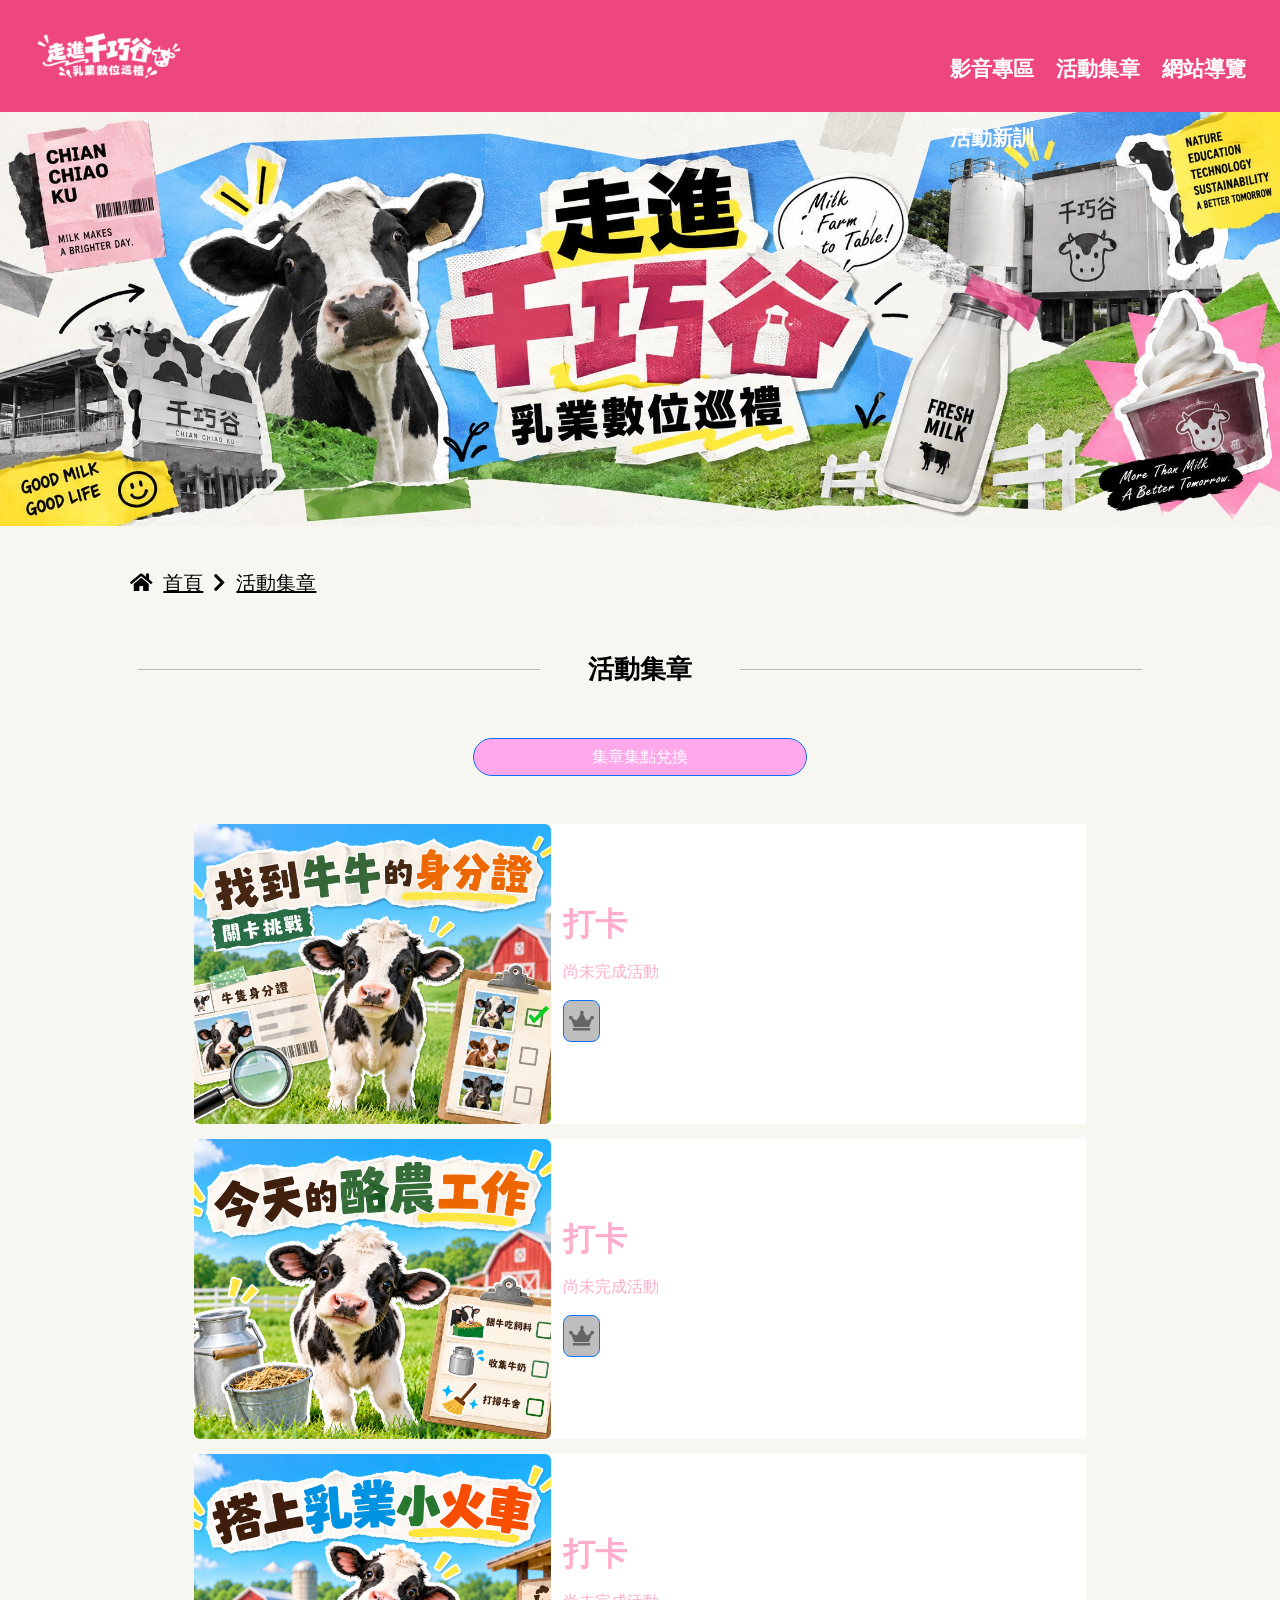
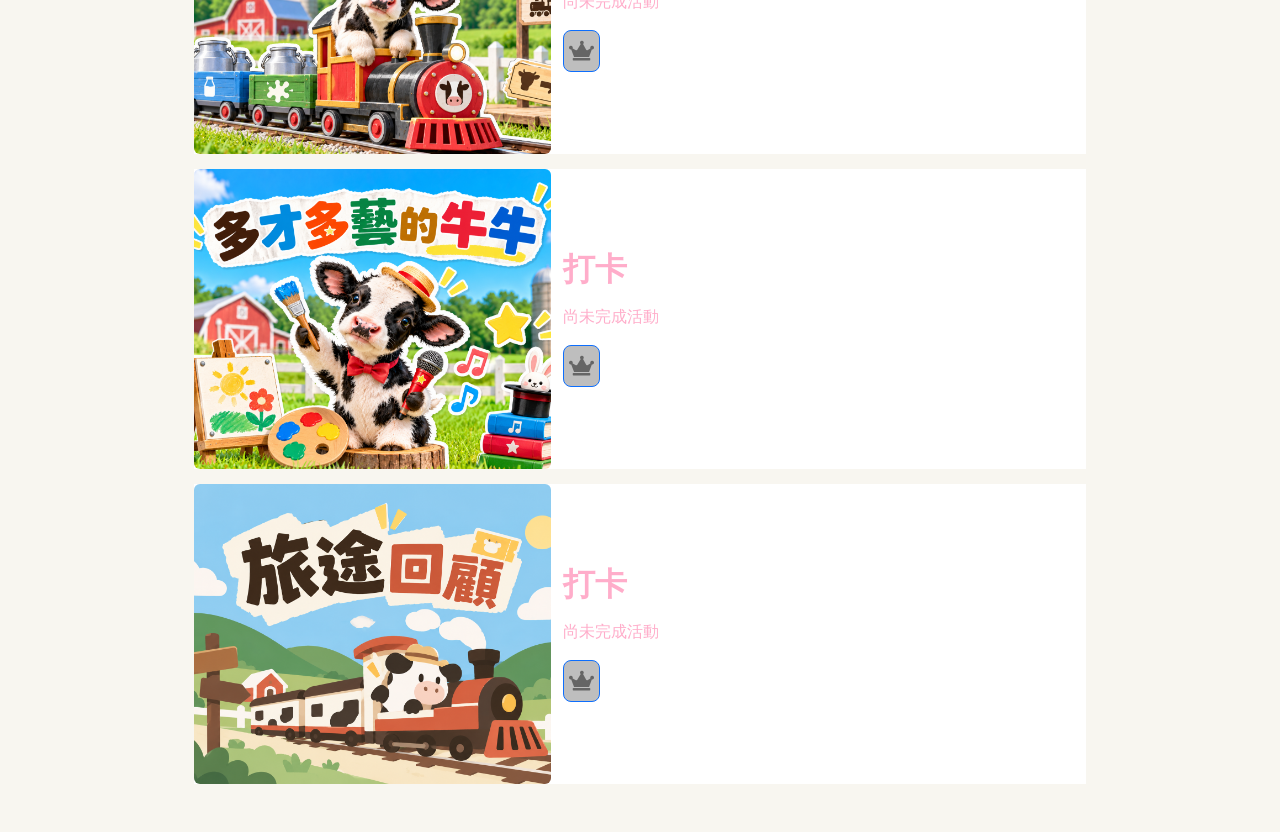
==== index.html @ fe0a1fcc "Add files via upload" ====
<!DOCTYPE html>
<html data-bs-theme="light" lang="en" style="background: #f8f6f0;">

<head>
    <meta charset="utf-8">
    <meta name="viewport" content="width=device-width, initial-scale=1.0, shrink-to-fit=no">
    <title>cow</title>
    <link rel="stylesheet" href="assets/bootstrap/css/bootstrap.min.css">
    <link rel="stylesheet" href="https://fonts.googleapis.com/css?family=Alatsi&amp;display=swap">
    <link rel="stylesheet" href="https://fonts.googleapis.com/css?family=Aoboshi+One&amp;display=swap">
    <link rel="stylesheet" href="assets/fonts/fontawesome-all.min.css">
    <link rel="stylesheet" href="assets/css/Hero-Clean-images.css">
    <link rel="stylesheet" href="assets/css/Navigation-Menu.css">
</head>

<body style="color: rgb(255,255,255);border-color: rgba(255,255,255,0);background: rgba(255,255,255,0);">
    <nav class="navbar navbar-expand-md navbar-light" style="height: 112px;color: rgb(238,70,127);background: #ee467f;padding: 0;">
        <div class="container-fluid">
            <div></div><img src="assets/img/BB528354-3C4B-4AE4-B248-786873.png" style="height: 48px;margin: 22px;">
            <div class="collapse navbar-collapse flex-grow-0" id="navcol-1" style="padding: 0;background: #ee467f;margin: 8px;transform: translate(0px);font-size: 39px;margin-left: auto;text-align: right;padding-left: 0px;">
                <ul class="navbar-nav d-xxl-flex justify-content-xxl-end main-nav">
                    <li class="nav-item"></li>
                    <li class="nav-item text-end d-xxl-flex justify-content-xxl-end" style="border-right-style: none;position: relative;display: block;font-family: 'Aoboshi One', serif;color: #ffffff;margin-left: auto;text-align: right;font-size: 24px;font-weight: bold;"></li>
                    <li class="nav-item text-end d-xxl-flex justify-content-xxl-end" style="border-right-style: none;position: relative;display: block;font-family: 'Aoboshi One', serif;color: #ffffff;margin: 3px;margin-left: auto;text-align: right;font-size: 21px;font-weight: bold;"><a class="nav-link text-end d-xxl-flex justify-content-xxl-end" href="https://martek720.com.tw/front/video.html?id=23" style="border-right-style: none;font-family: 'Aoboshi One', serif;color: #ffffff;margin: 3px;margin-left: auto;text-align: right;font-size: 21px;font-weight: bold;">影音專區</a><a class="nav-link text-end d-xxl-flex justify-content-xxl-end" href="https://martek720.com.tw/front/discount.html?id=23" style="border-right-style: none;font-family: 'Aoboshi One', serif;color: #ffffff;margin: 3px;margin-left: auto;text-align: right;font-size: 21px;font-weight: bold;">活動新訓</a></li>
                    <li class="nav-item text-end d-xxl-flex justify-content-xxl-end" style="border-right-style: none;position: relative;display: block;font-family: 'Aoboshi One', serif;color: #ffffff;margin: 3px;margin-left: auto;text-align: right;font-size: 21px;font-weight: bold;"><a class="nav-link text-end d-xxl-flex justify-content-xxl-end" href="https://martek720.com.tw/front/activity.html?id=23" style="border-right-style: none;font-family: 'Aoboshi One', serif;color: #ffffff;text-align: right;margin: 3px;margin-left: auto;font-size: 21px;font-weight: bold;">活動集章</a></li>
                    <li class="nav-item text-end d-xxl-flex justify-content-xxl-end" style="border-right-style: none;position: relative;display: block;font-family: 'Aoboshi One', serif;color: #ffffff;margin: 3px;margin-left: auto;text-align: right;font-size: 21px;font-weight: bold;"><a class="nav-link active text-end d-xxl-flex justify-content-xxl-end" href="https://martek720.com.tw/front/sitemap.html?id=23" style="font-family: 'Aoboshi One', serif;border-right-style: none;margin: 3px;margin-left: auto;text-align: right;color: #ffffff;font-size: 21px;font-weight: bold;">網站導覽</a></li>
                </ul>
            </div>
        </div>
    </nav>
    <div class="row">
        <div class="col"><img src="assets/img/all_Image.jpg" style="width: 100%;height: 100%;"></div>
    </div>
    <div class="row" style="height: 75px;background: rgba(255,255,255,0);border-color: rgba(255,255,255,0);">
        <div class="col" style="width: 70%;max-width: 70%;margin-left: 10%;margin-top: 41px;background: rgba(255,255,255,0);border-color: rgba(255,255,255,0);"><i class="fas fa-home" style="color: rgb(0,0,0);font-size: 20px;margin-right: 10px;"></i><span style="width: 30%;color: rgb(0,0,0);margin: 0;height: 30%;"><a href="https://martek720.com.tw/front/index.html?id=23" style="color: rgb(0,0,0);font-family: 'Aoboshi One', serif;font-size: 20px;">首頁<i class="fas fa-chevron-right" style="color: rgb(0,0,0);font-size: 20px;margin-right: 10px;margin-left: 10px;"></i></a></span><a href="index.html" style="color: rgb(0,0,0);font-family: 'Aoboshi One', serif;font-size: 20px;">活動集章</a></div>
        <div class="col"></div>
    </div>
    <div class="row" style="padding-right: 0;padding-left: 0;">
        <div class="col" style="text-align: center;padding: 0;">
            <div class="container">
                <div class="row" style="margin: 0px 5%;">
                    <div class="col-md-4" style="padding: 0;width: 40%;margin-top: auto;margin-bottom: auto;background: rgba(255,255,255,0);color: rgb(0,0,0);">
                        <hr style="width: 100%;color: rgb(0,0,0);font-weight: bold;">
                    </div>
                    <div class="col-md-4" style="width: 20%;font-weight: bold;height: -37.734px;">
                        <h1 style="color: rgb(0,0,0);width: 100%;font-weight: bold;font-size: 160%;text-align: center;margin-top: 30%;margin-bottom: 30%;">活動集章</h1>
                    </div>
                    <div class="col-md-4" style="padding: 0;width: 40%;margin-top: auto;margin-bottom: auto;background: rgba(255,255,255,0);color: rgb(0,0,0);font-weight: bold;">
                        <hr style="width: 100%;color: rgb(0,0,0);font-weight: bold;text-align: center;border-style: double;">
                    </div>
                </div>
                <div class="row">
                    <div class="col"><button class="btn btn-primary" type="button" style="width: 30%;border-radius: 143px;background: rgb(255,168,236);">集章集點兌換</button></div>
                </div>
            </div>
        </div>
    </div>
    <div class="container py-4 py-xl-5">
        <div class="row gy-4 gy-md-0" style="margin-right: 10%;margin-left: 10%;background: #ffffff;">
            <div class="col-md-6 col-xxl-4" style="height: auto;width: 40%;padding: 0;"><img class="rounded img-fluid w-100 fit-cover" style="min-height: 300px;width: 73%;height: auto;border-top-right-radius: 0;border-bottom-left-radius: 169;border-top-left-radius: 193px;" src="assets/img/01找到牛牛的身分證.png"></div>
            <div class="col-md-6 d-md-flex align-items-md-center">
                <div style="max-width: 350px;">
                    <h2 class="text-uppercase fw-bold" style="color: rgb(255,173,202);">打卡</h2>
                    <p class="my-3" style="color: rgb(255,173,202);">尚未完成活動</p><a class="btn btn-primary btn-lg me-2" role="button" href="#" style="width: auto;padding: 5px;background: rgb(190,190,190);"><i class="fas fa-crown" style="color: rgb(101,101,101);"></i></a>
                </div>
            </div>
        </div>
        <div class="row gy-4 gy-md-0" style="margin-right: 10%;margin-left: 10%;background: #ffffff;margin-top: 15px;">
            <div class="col-md-6 col-xxl-4" style="height: auto;width: 40%;padding: 0;"><img class="rounded img-fluid w-100 fit-cover" style="min-height: 300px;width: 73%;height: auto;border-top-right-radius: 0;border-bottom-left-radius: 169;border-top-left-radius: 193px;" src="assets/img/02今天的酪農工作.png"></div>
            <div class="col-md-6 d-md-flex align-items-md-center justify-content-xxl-start">
                <div style="max-width: 350px;">
                    <h2 class="text-uppercase fw-bold" style="color: rgb(255,173,202);">打卡</h2>
                    <p class="my-3" style="color: rgb(255,173,202);">尚未完成活動</p><a class="btn btn-primary btn-lg me-2" role="button" href="#" style="width: auto;padding: 5px;background: rgb(190,190,190);"><i class="fas fa-crown" style="color: rgb(101,101,101);"></i></a>
                </div>
            </div>
        </div>
        <div class="row gy-4 gy-md-0" style="margin-right: 10%;margin-left: 10%;background: #ffffff;margin-top: 15px;">
            <div class="col-md-6 col-xxl-4" style="height: auto;width: 40%;padding: 0;"><img class="rounded img-fluid w-100 fit-cover" style="min-height: 300px;width: 73%;height: auto;border-top-right-radius: 0;border-bottom-left-radius: 169;border-top-left-radius: 193px;" src="assets/img/03搭上乳業小火車.png"></div>
            <div class="col-md-6 d-md-flex align-items-md-center justify-content-xxl-start">
                <div style="max-width: 350px;">
                    <h2 class="text-uppercase fw-bold" style="color: rgb(255,173,202);">打卡</h2>
                    <p class="my-3" style="color: rgb(255,173,202);">尚未完成活動</p><a class="btn btn-primary btn-lg me-2" role="button" href="#" style="width: auto;padding: 5px;background: rgb(190,190,190);"><i class="fas fa-crown" style="color: rgb(101,101,101);"></i></a>
                </div>
            </div>
        </div>
        <div class="row gy-4 gy-md-0" style="margin-right: 10%;margin-left: 10%;background: #ffffff;margin-top: 15px;">
            <div class="col-md-6 col-xxl-4" style="height: auto;width: 40%;padding: 0;"><img class="rounded img-fluid w-100 fit-cover" style="min-height: 300px;width: 73%;height: auto;border-top-right-radius: 0;border-bottom-left-radius: 169;border-top-left-radius: 193px;" src="assets/img/04多才多藝牛牛的農場舞台.png"></div>
            <div class="col-md-6 d-md-flex align-items-md-center justify-content-xxl-start">
                <div style="max-width: 350px;">
                    <h2 class="text-uppercase fw-bold" style="color: rgb(255,173,202);">打卡</h2>
                    <p class="my-3" style="color: rgb(255,173,202);">尚未完成活動</p><a class="btn btn-primary btn-lg me-2" role="button" href="#" style="width: auto;padding: 5px;background: rgb(190,190,190);"><i class="fas fa-crown" style="color: rgb(101,101,101);"></i></a>
                </div>
            </div>
        </div>
        <div class="row gy-4 gy-md-0" style="margin-right: 10%;margin-left: 10%;background: #ffffff;margin-top: 15px;">
            <div class="col-md-6 col-xxl-4" style="height: auto;width: 40%;padding: 0;"><img class="rounded img-fluid w-100 fit-cover" style="min-height: 300px;width: 73%;height: auto;border-top-right-radius: 0;border-bottom-left-radius: 169;border-top-left-radius: 193px;" src="assets/img/05旅途回顧：牛仔火車鄉間行.png"></div>
            <div class="col-md-6 d-md-flex align-items-md-center justify-content-xxl-start">
                <div style="max-width: 350px;">
                    <h2 class="text-uppercase fw-bold" style="color: rgb(255,173,202);">打卡</h2>
                    <p class="my-3" style="color: rgb(255,173,202);">尚未完成活動</p><a class="btn btn-primary btn-lg me-2" role="button" href="#" style="width: auto;padding: 5px;background: rgb(190,190,190);"><i class="fas fa-crown" style="color: rgb(101,101,101);"></i></a>
                </div>
            </div>
        </div>
    </div>
    <script src="assets/bootstrap/js/bootstrap.min.js"></script>
</body>

</html>
---- assets/css/Hero-Clean-images.css ----
.fit-cover {
  object-fit: cover;
}
---- assets/css/Navigation-Menu.css ----
.nav.navbar-nav.main-nav {
  display: block;
  margin: 0 auto;
  width: 100%;
  max-width: 1000px;
}

.nav.navbar-nav.main-nav {
  list-style: disc outside;
  list-style-type: disc;
  list-style-position: outside;
  list-style-image: initial;
  width: 100%;
  padding: 0;
  margin: 0;
  text-align: center;
}

.navbar-nav > li {
  list-style-type: none;
  float: right;
  padding: 0;
  line-height: 50px;
  height: 50px;
  margin: 0;
}

.navbar.navbar-default {
  background: black;
}

.navbar-default .navbar-nav > li > a {
  color: white;
}

.navbar-default .navbar-nav > li > a:hover {
  background: #f64c3b;
  color: #fff;
  text-decoration: none;
}

.navbar-default .navbar-nav > li > a:focus, .navbar-default .navbar-nav > li > a:hover {
  color: #f4e7e7;
  background: #f64c3b;
  text-decoration: none;
  font-size: 13px;
  font-weight: 400;
  display: inline-block;
  margin: 0;
  text-align: center;
  transition: all .3s;
}

a:active {
  background: red;
}
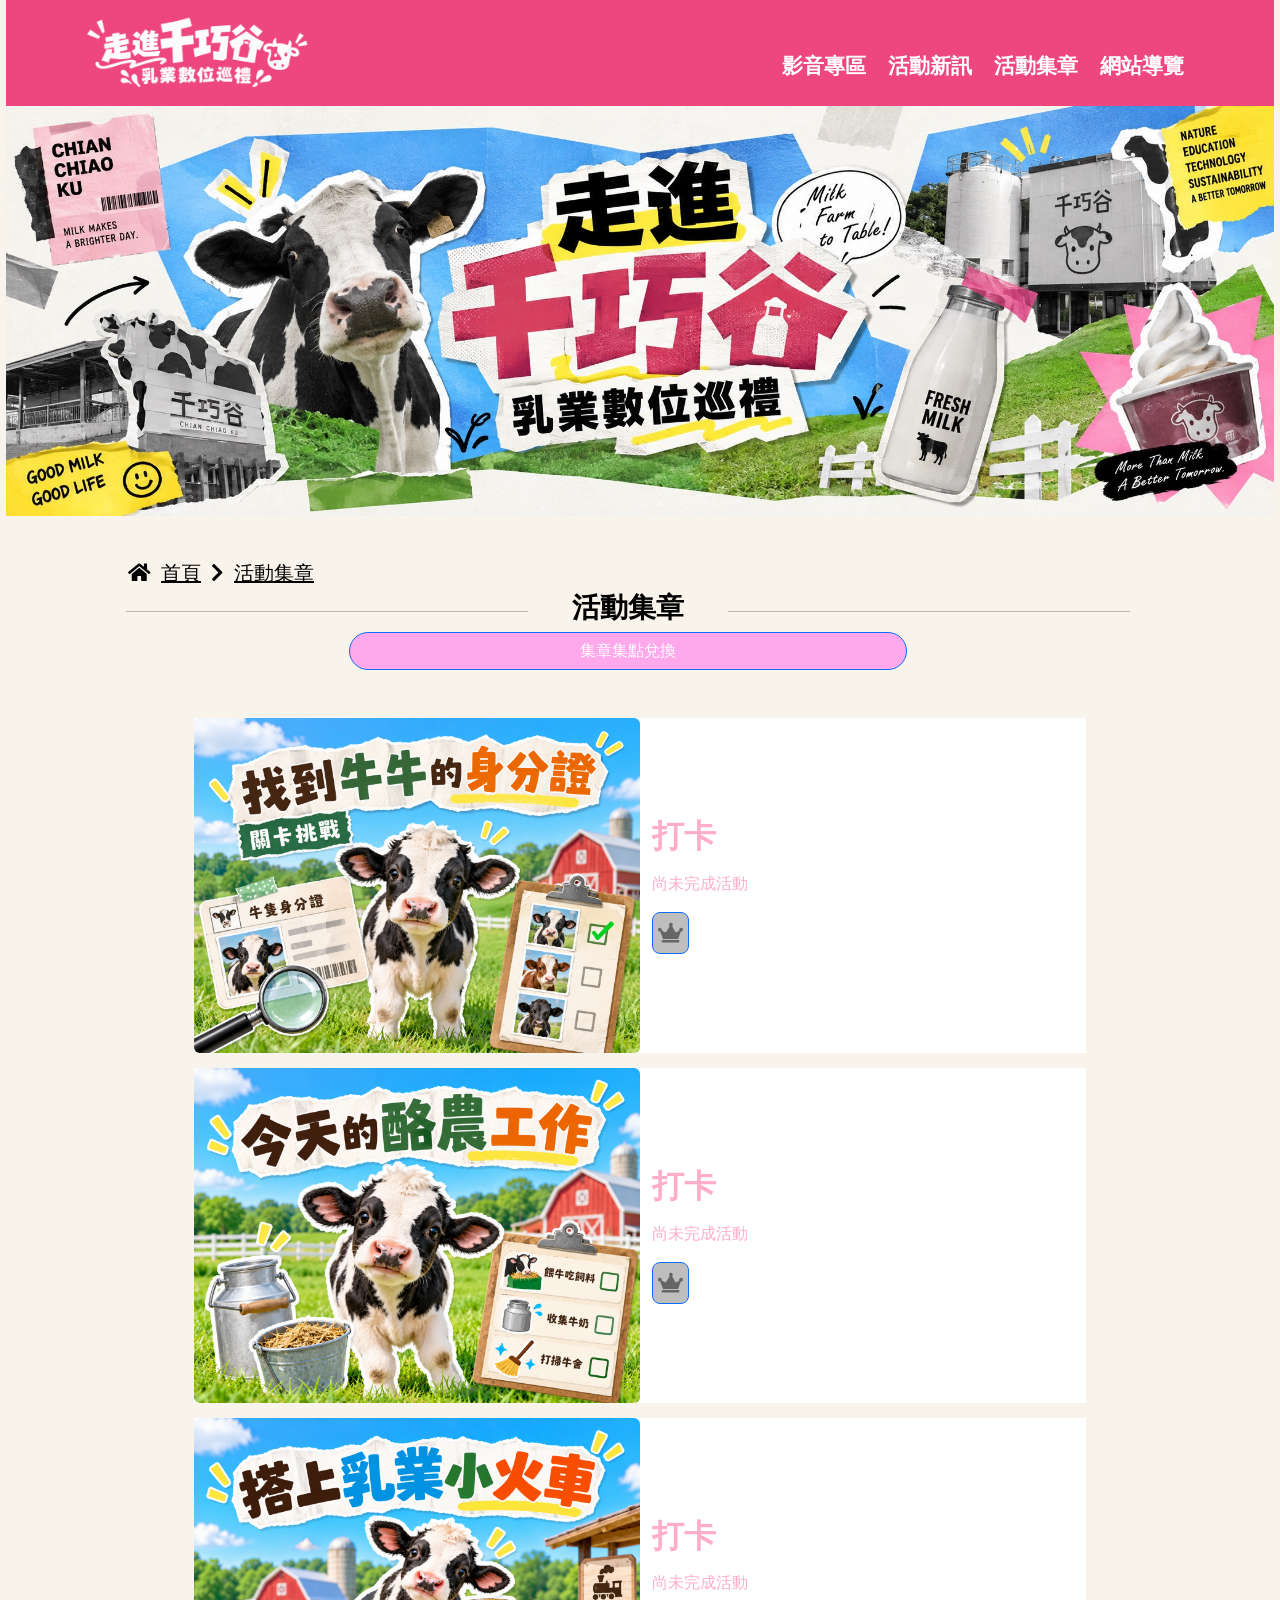
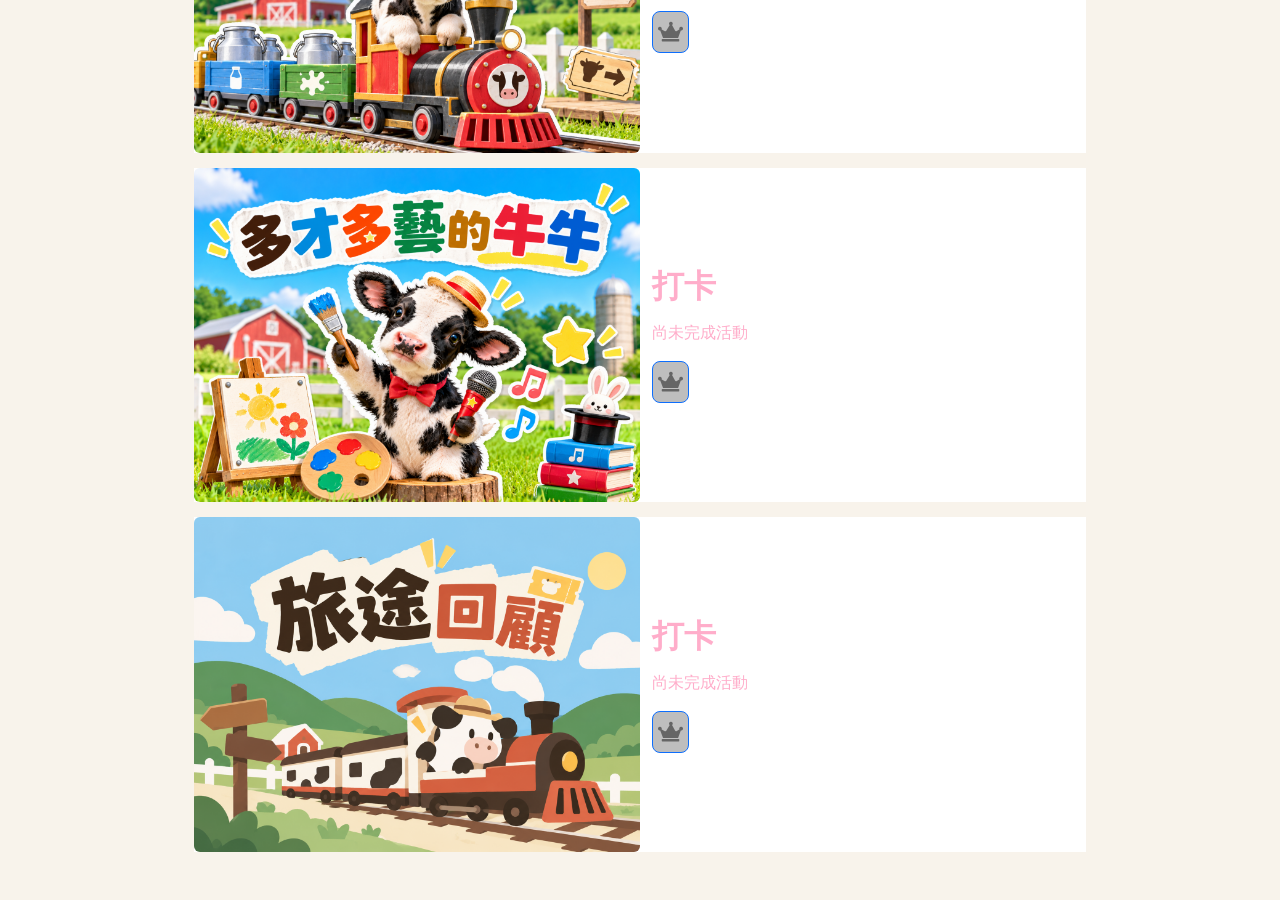
==== commit c620ddb9: "Add files via upload" ====
--- a/index.html
+++ b/index.html
@@ -1,5 +1,5 @@
 <!DOCTYPE html>
-<html data-bs-theme="light" lang="en" style="background: #f8f6f0;">
+<html data-bs-theme="light" lang="zh" data-bss-forced-theme="light" style="background: #f8f6f0;">
 
 <head>
     <meta charset="utf-8">
@@ -8,101 +8,103 @@
     <link rel="stylesheet" href="assets/bootstrap/css/bootstrap.min.css">
     <link rel="stylesheet" href="https://fonts.googleapis.com/css?family=Alatsi&amp;display=swap">
     <link rel="stylesheet" href="https://fonts.googleapis.com/css?family=Aoboshi+One&amp;display=swap">
+    <link rel="stylesheet" href="assets/css/Font%20Awesome%205%20Brands.css">
+    <link rel="stylesheet" href="assets/css/Font%20Awesome%205%20Free.css">
     <link rel="stylesheet" href="assets/fonts/fontawesome-all.min.css">
-    <link rel="stylesheet" href="assets/css/Hero-Clean-images.css">
-    <link rel="stylesheet" href="assets/css/Navigation-Menu.css">
+    <link rel="stylesheet" href="assets/css/bootstrap/css/bootstrap.min.css">
+    <link rel="stylesheet" href="assets/css/fonts/fontawesome-all.min.css">
+    <link rel="stylesheet" href="assets/css/css/Hero-Clean-images.css">
+    <link rel="stylesheet" href="assets/css/css/Navigation-Menu.css">
+    <link rel="stylesheet" href="assets/css/Navbar-Right-Links-icons.css">
+    <link rel="stylesheet" href="assets/css/Team-images.css">
 </head>
 
-<body style="color: rgb(255,255,255);border-color: rgba(255,255,255,0);background: rgba(255,255,255,0);">
-    <nav class="navbar navbar-expand-md navbar-light" style="height: 112px;color: rgb(238,70,127);background: #ee467f;padding: 0;">
-        <div class="container-fluid">
-            <div></div><img src="assets/img/BB528354-3C4B-4AE4-B248-786873.png" style="height: 48px;margin: 22px;">
-            <div class="collapse navbar-collapse flex-grow-0" id="navcol-1" style="padding: 0;background: #ee467f;margin: 8px;transform: translate(0px);font-size: 39px;margin-left: auto;text-align: right;padding-left: 0px;">
-                <ul class="navbar-nav d-xxl-flex justify-content-xxl-end main-nav">
-                    <li class="nav-item"></li>
-                    <li class="nav-item text-end d-xxl-flex justify-content-xxl-end" style="border-right-style: none;position: relative;display: block;font-family: 'Aoboshi One', serif;color: #ffffff;margin-left: auto;text-align: right;font-size: 24px;font-weight: bold;"></li>
-                    <li class="nav-item text-end d-xxl-flex justify-content-xxl-end" style="border-right-style: none;position: relative;display: block;font-family: 'Aoboshi One', serif;color: #ffffff;margin: 3px;margin-left: auto;text-align: right;font-size: 21px;font-weight: bold;"><a class="nav-link text-end d-xxl-flex justify-content-xxl-end" href="https://martek720.com.tw/front/video.html?id=23" style="border-right-style: none;font-family: 'Aoboshi One', serif;color: #ffffff;margin: 3px;margin-left: auto;text-align: right;font-size: 21px;font-weight: bold;">影音專區</a><a class="nav-link text-end d-xxl-flex justify-content-xxl-end" href="https://martek720.com.tw/front/discount.html?id=23" style="border-right-style: none;font-family: 'Aoboshi One', serif;color: #ffffff;margin: 3px;margin-left: auto;text-align: right;font-size: 21px;font-weight: bold;">活動新訓</a></li>
-                    <li class="nav-item text-end d-xxl-flex justify-content-xxl-end" style="border-right-style: none;position: relative;display: block;font-family: 'Aoboshi One', serif;color: #ffffff;margin: 3px;margin-left: auto;text-align: right;font-size: 21px;font-weight: bold;"><a class="nav-link text-end d-xxl-flex justify-content-xxl-end" href="https://martek720.com.tw/front/activity.html?id=23" style="border-right-style: none;font-family: 'Aoboshi One', serif;color: #ffffff;text-align: right;margin: 3px;margin-left: auto;font-size: 21px;font-weight: bold;">活動集章</a></li>
-                    <li class="nav-item text-end d-xxl-flex justify-content-xxl-end" style="border-right-style: none;position: relative;display: block;font-family: 'Aoboshi One', serif;color: #ffffff;margin: 3px;margin-left: auto;text-align: right;font-size: 21px;font-weight: bold;"><a class="nav-link active text-end d-xxl-flex justify-content-xxl-end" href="https://martek720.com.tw/front/sitemap.html?id=23" style="font-family: 'Aoboshi One', serif;border-right-style: none;margin: 3px;margin-left: auto;text-align: right;color: #ffffff;font-size: 21px;font-weight: bold;">網站導覽</a></li>
+<body style="color: rgb(255,255,255);background: rgb(248,243,235);">
+    <nav class="navbar navbar-expand-md py-3" style="background: rgb(238,70,127);width: 99vw;padding: 0;height: auto;border-color: rgb(244,47,47);margin-left: auto;margin-right: auto;">
+        <div class="container"><a class="navbar-brand" href="https://martek720.com.tw/front/discount.html?id=23" style="padding: 0px;margin: 0px;"><img src="assets/img/BB528354-3C4B-4AE4-B248-786873.png" style="margin: auto;width: 100%;height: auto;" width="290" height="94"></a>
+            <div class="collapse navbar-collapse" id="navcol-3">
+                <ul class="navbar-nav ms-auto">
+                    <li class="nav-item text-end d-xxl-flex justify-content-xxl-end" style="border-right-style:none;position:relative;display:block;font-family:'Aoboshi One', serif;color:#ffffff;margin:3px;margin-left:auto;text-align:right;font-size:21px;font-weight:bold;"><a class="nav-link text-end d-xxl-flex justify-content-xxl-end" href="https://martek720.com.tw/front/video.html?id=23" style="border-right-style:none;font-family:'Aoboshi One', serif;color:#ffffff;margin:3px;margin-left:auto;text-align:right;font-size:21px;font-weight:bold;">影音專區</a></li>
+                    <li class="nav-item text-end d-xxl-flex justify-content-xxl-end" style="border-right-style:none;position:relative;display:block;font-family:'Aoboshi One', serif;color:#ffffff;margin:3px;margin-left:auto;text-align:right;font-size:21px;font-weight:bold;"><a class="nav-link text-end d-xxl-flex justify-content-xxl-end" href="https://martek720.com.tw/front/discount.html?id=23" style="border-right-style:none;font-family:'Aoboshi One', serif;color:#ffffff;margin:3px;margin-left:auto;text-align:right;font-size:21px;font-weight:bold;">活動新訊</a></li>
+                    <li class="nav-item text-end d-xxl-flex justify-content-xxl-end" style="border-right-style:none;position:relative;display:block;font-family:'Aoboshi One', serif;color:#ffffff;margin:3px;margin-left:auto;text-align:right;font-size:21px;font-weight:bold;"><a class="nav-link text-end d-xxl-flex justify-content-xxl-end" href="index.html" style="border-right-style:none;font-family:'Aoboshi One', serif;color:#ffffff;text-align:right;margin:3px;margin-left:auto;font-size:21px;font-weight:bold;">活動集章</a></li>
+                    <li class="nav-item text-end d-xxl-flex justify-content-xxl-end" style="border-right-style: none;position: relative;display: block;font-family: 'Aoboshi One', serif;color: #ffffff;margin: 3px;margin-left: auto;text-align: right;font-size: 21px;font-weight: bold;"><a class="nav-link active text-end d-xxl-flex justify-content-xxl-end" href="https://martek720.com.tw/front/sitemap.html?id=23" style="font-family:'Aoboshi One', serif;border-right-style:none;margin:3px;margin-left:auto;text-align:right;color:#ffffff;font-size:21px;font-weight:bold;">網站導覽</a></li>
                 </ul>
             </div>
         </div>
     </nav>
-    <div class="row">
-        <div class="col"><img src="assets/img/all_Image.jpg" style="width: 100%;height: 100%;"></div>
+    <div class="col" style="width: 99vw;padding: 0px;margin: 0px;margin-left: auto;margin-right: auto;"><img src="assets/img/all_Image.jpg" width="1493" height="483" style="width: 100%;height: auto;"></div>
+    <div class="row" style="height: 75px;background: rgba(255,255,255,0);border-color: rgba(255,255,255,0);width: 100vw;">
+        <div class="col" style="width:70%;max-width:70%;margin-left:10%;margin-top:41px;background:rgba(255,255,255,0);border-color:rgba(255,255,255,0);"><i class="fas fa-home" style="color:rgb(0,0,0);font-size:20px;margin-right:10px;"></i><span style="width:30%;color:rgb(0,0,0);margin:0;height:30%;"><a href="https://martek720.com.tw/front/index.html?id=23" style="color:rgb(0,0,0);font-family:'Aoboshi One', serif;font-size:20px;">首頁<i class="fas fa-chevron-right" style="color:rgb(0,0,0);font-size:20px;margin-right:10px;margin-left:10px;"></i></a></span><a href="index.html" style="color:rgb(0,0,0);font-family:'Aoboshi One', serif;font-size:20px;">活動集章</a></div>
     </div>
-    <div class="row" style="height: 75px;background: rgba(255,255,255,0);border-color: rgba(255,255,255,0);">
-        <div class="col" style="width: 70%;max-width: 70%;margin-left: 10%;margin-top: 41px;background: rgba(255,255,255,0);border-color: rgba(255,255,255,0);"><i class="fas fa-home" style="color: rgb(0,0,0);font-size: 20px;margin-right: 10px;"></i><span style="width: 30%;color: rgb(0,0,0);margin: 0;height: 30%;"><a href="https://martek720.com.tw/front/index.html?id=23" style="color: rgb(0,0,0);font-family: 'Aoboshi One', serif;font-size: 20px;">首頁<i class="fas fa-chevron-right" style="color: rgb(0,0,0);font-size: 20px;margin-right: 10px;margin-left: 10px;"></i></a></span><a href="index.html" style="color: rgb(0,0,0);font-family: 'Aoboshi One', serif;font-size: 20px;">活動集章</a></div>
-        <div class="col"></div>
-    </div>
-    <div class="row" style="padding-right: 0;padding-left: 0;">
-        <div class="col" style="text-align: center;padding: 0;">
+    <div class="row" style="padding-right: 0;padding-left: 0;width: 100vw;">
+        <div class="col" style="text-align: center;padding: 0;width: 100vw;">
             <div class="container">
-                <div class="row" style="margin: 0px 5%;">
-                    <div class="col-md-4" style="padding: 0;width: 40%;margin-top: auto;margin-bottom: auto;background: rgba(255,255,255,0);color: rgb(0,0,0);">
-                        <hr style="width: 100%;color: rgb(0,0,0);font-weight: bold;">
+                <div class="row" style="margin:0px 5%;">
+                    <div class="col col-md-3" style="background: rgba(255,255,255,0);color: rgb(0,0,0);padding: 0;width: 40%;margin: auto;">
+                        <hr style="width:100%;color:rgb(0,0,0);font-weight:bold;">
                     </div>
-                    <div class="col-md-4" style="width: 20%;font-weight: bold;height: -37.734px;">
-                        <h1 style="color: rgb(0,0,0);width: 100%;font-weight: bold;font-size: 160%;text-align: center;margin-top: 30%;margin-bottom: 30%;">活動集章</h1>
+                    <div class="col col-md-3" style="width: 20%;font-weight: bold;height: auto;margin: auto;">
+                        <h3 style="color: rgb(0,0,0);font-weight: bold;text-align: center;">活動集章</h3>
                     </div>
-                    <div class="col-md-4" style="padding: 0;width: 40%;margin-top: auto;margin-bottom: auto;background: rgba(255,255,255,0);color: rgb(0,0,0);font-weight: bold;">
-                        <hr style="width: 100%;color: rgb(0,0,0);font-weight: bold;text-align: center;border-style: double;">
+                    <div class="col col-md-3" style="background: rgba(255,255,255,0);color: rgb(0,0,0);font-weight: bold;padding: 0;width: 40%;margin: auto;">
+                        <hr style="width:100%;color:rgb(0,0,0);font-weight:bold;text-align:center;border-style:double;">
                     </div>
                 </div>
                 <div class="row">
-                    <div class="col"><button class="btn btn-primary" type="button" style="width: 30%;border-radius: 143px;background: rgb(255,168,236);">集章集點兌換</button></div>
+                    <div class="col"><a class="btn btn-primary" role="button" style="width: 50%;border-radius: 143px;background: rgb(255,168,236);" href="CollectSeals.html">集章集點兌換</a></div>
                 </div>
             </div>
         </div>
     </div>
-    <div class="container py-4 py-xl-5">
-        <div class="row gy-4 gy-md-0" style="margin-right: 10%;margin-left: 10%;background: #ffffff;">
-            <div class="col-md-6 col-xxl-4" style="height: auto;width: 40%;padding: 0;"><img class="rounded img-fluid w-100 fit-cover" style="min-height: 300px;width: 73%;height: auto;border-top-right-radius: 0;border-bottom-left-radius: 169;border-top-left-radius: 193px;" src="assets/img/01找到牛牛的身分證.png"></div>
+    <div class="container py-4 py-xl-5" style="width: 100vw;">
+        <div class="row gy-4 gy-md-0" style="margin-right: 10%;margin-left: 10%;background: #ffffff;color: rgb(255,255,255);border-radius: 0px;">
+            <div class="col-md-6 col-xxl-4" style="padding: 0;height: auto;"><img class="rounded img-fluid w-100 fit-cover" style="border-top-right-radius: 0;border-bottom-left-radius: 169;border-top-left-radius: 193px;" src="assets/img/01找到牛牛的身分證.png"></div>
             <div class="col-md-6 d-md-flex align-items-md-center">
-                <div style="max-width: 350px;">
-                    <h2 class="text-uppercase fw-bold" style="color: rgb(255,173,202);">打卡</h2>
-                    <p class="my-3" style="color: rgb(255,173,202);">尚未完成活動</p><a class="btn btn-primary btn-lg me-2" role="button" href="#" style="width: auto;padding: 5px;background: rgb(190,190,190);"><i class="fas fa-crown" style="color: rgb(101,101,101);"></i></a>
+                <div style="max-width:350px;">
+                    <h2 class="text-uppercase fw-bold" style="color:rgb(255,173,202);">打卡</h2>
+                    <p class="my-3" style="color:rgb(255,173,202);">尚未完成活動</p><a class="btn btn-primary btn-lg me-2" role="button" href="#" style="width:auto;padding:5px;background:rgb(190,190,190);"><i class="fas fa-crown" style="color:rgb(101,101,101);"></i></a>
                 </div>
             </div>
         </div>
-        <div class="row gy-4 gy-md-0" style="margin-right: 10%;margin-left: 10%;background: #ffffff;margin-top: 15px;">
-            <div class="col-md-6 col-xxl-4" style="height: auto;width: 40%;padding: 0;"><img class="rounded img-fluid w-100 fit-cover" style="min-height: 300px;width: 73%;height: auto;border-top-right-radius: 0;border-bottom-left-radius: 169;border-top-left-radius: 193px;" src="assets/img/02今天的酪農工作.png"></div>
+        <div class="row gy-4 gy-md-0" style="margin-right:10%;margin-left:10%;background:#ffffff;margin-top:15px;">
+            <div class="col-md-6 col-xxl-4" style="height: auto;padding: 0;"><img class="rounded img-fluid w-100 fit-cover" style="border-top-right-radius: 0;border-bottom-left-radius: 169;border-top-left-radius: 193px;" src="assets/img/02今天的酪農工作.png"></div>
             <div class="col-md-6 d-md-flex align-items-md-center justify-content-xxl-start">
-                <div style="max-width: 350px;">
-                    <h2 class="text-uppercase fw-bold" style="color: rgb(255,173,202);">打卡</h2>
-                    <p class="my-3" style="color: rgb(255,173,202);">尚未完成活動</p><a class="btn btn-primary btn-lg me-2" role="button" href="#" style="width: auto;padding: 5px;background: rgb(190,190,190);"><i class="fas fa-crown" style="color: rgb(101,101,101);"></i></a>
+                <div style="max-width:350px;">
+                    <h2 class="text-uppercase fw-bold" style="color:rgb(255,173,202);">打卡</h2>
+                    <p class="my-3" style="color:rgb(255,173,202);">尚未完成活動</p><a class="btn btn-primary btn-lg me-2" role="button" href="#" style="width:auto;padding:5px;background:rgb(190,190,190);"><i class="fas fa-crown" style="color:rgb(101,101,101);"></i></a>
                 </div>
             </div>
         </div>
-        <div class="row gy-4 gy-md-0" style="margin-right: 10%;margin-left: 10%;background: #ffffff;margin-top: 15px;">
-            <div class="col-md-6 col-xxl-4" style="height: auto;width: 40%;padding: 0;"><img class="rounded img-fluid w-100 fit-cover" style="min-height: 300px;width: 73%;height: auto;border-top-right-radius: 0;border-bottom-left-radius: 169;border-top-left-radius: 193px;" src="assets/img/03搭上乳業小火車.png"></div>
+        <div class="row gy-4 gy-md-0" style="margin-right:10%;margin-left:10%;background:#ffffff;margin-top:15px;">
+            <div class="col-md-6 col-xxl-4" style="height: auto;padding: 0;"><img class="rounded img-fluid w-100 fit-cover" style="border-top-right-radius: 0;border-bottom-left-radius: 169;border-top-left-radius: 193px;" src="assets/img/03搭上乳業小火車.png"></div>
             <div class="col-md-6 d-md-flex align-items-md-center justify-content-xxl-start">
-                <div style="max-width: 350px;">
-                    <h2 class="text-uppercase fw-bold" style="color: rgb(255,173,202);">打卡</h2>
-                    <p class="my-3" style="color: rgb(255,173,202);">尚未完成活動</p><a class="btn btn-primary btn-lg me-2" role="button" href="#" style="width: auto;padding: 5px;background: rgb(190,190,190);"><i class="fas fa-crown" style="color: rgb(101,101,101);"></i></a>
+                <div style="max-width:350px;">
+                    <h2 class="text-uppercase fw-bold" style="color:rgb(255,173,202);">打卡</h2>
+                    <p class="my-3" style="color:rgb(255,173,202);">尚未完成活動</p><a class="btn btn-primary btn-lg me-2" role="button" href="#" style="width:auto;padding:5px;background:rgb(190,190,190);"><i class="fas fa-crown" style="color:rgb(101,101,101);"></i></a>
                 </div>
             </div>
         </div>
-        <div class="row gy-4 gy-md-0" style="margin-right: 10%;margin-left: 10%;background: #ffffff;margin-top: 15px;">
-            <div class="col-md-6 col-xxl-4" style="height: auto;width: 40%;padding: 0;"><img class="rounded img-fluid w-100 fit-cover" style="min-height: 300px;width: 73%;height: auto;border-top-right-radius: 0;border-bottom-left-radius: 169;border-top-left-radius: 193px;" src="assets/img/04多才多藝牛牛的農場舞台.png"></div>
+        <div class="row gy-4 gy-md-0" style="margin-right:10%;margin-left:10%;background:#ffffff;margin-top:15px;">
+            <div class="col-md-6 col-xxl-4" style="padding: 0;"><img class="rounded img-fluid w-100 fit-cover" style="border-top-right-radius: 0;border-bottom-left-radius: 169;border-top-left-radius: 193px;" src="assets/img/04多才多藝牛牛的農場舞台.png"></div>
             <div class="col-md-6 d-md-flex align-items-md-center justify-content-xxl-start">
-                <div style="max-width: 350px;">
-                    <h2 class="text-uppercase fw-bold" style="color: rgb(255,173,202);">打卡</h2>
-                    <p class="my-3" style="color: rgb(255,173,202);">尚未完成活動</p><a class="btn btn-primary btn-lg me-2" role="button" href="#" style="width: auto;padding: 5px;background: rgb(190,190,190);"><i class="fas fa-crown" style="color: rgb(101,101,101);"></i></a>
+                <div style="max-width:350px;">
+                    <h2 class="text-uppercase fw-bold" style="color:rgb(255,173,202);">打卡</h2>
+                    <p class="my-3" style="color:rgb(255,173,202);">尚未完成活動</p><a class="btn btn-primary btn-lg me-2" role="button" href="#" style="width:auto;padding:5px;background:rgb(190,190,190);"><i class="fas fa-crown" style="color:rgb(101,101,101);"></i></a>
                 </div>
             </div>
         </div>
-        <div class="row gy-4 gy-md-0" style="margin-right: 10%;margin-left: 10%;background: #ffffff;margin-top: 15px;">
-            <div class="col-md-6 col-xxl-4" style="height: auto;width: 40%;padding: 0;"><img class="rounded img-fluid w-100 fit-cover" style="min-height: 300px;width: 73%;height: auto;border-top-right-radius: 0;border-bottom-left-radius: 169;border-top-left-radius: 193px;" src="assets/img/05旅途回顧：牛仔火車鄉間行.png"></div>
+        <div class="row gy-4 gy-md-0" style="margin-right:10%;margin-left:10%;background:#ffffff;margin-top:15px;">
+            <div class="col-md-6 col-xxl-4" style="padding: 0;"><img class="rounded img-fluid w-100 fit-cover" style="border-top-right-radius: 0;border-bottom-left-radius: 169;border-top-left-radius: 193px;" src="assets/img/05旅途回顧：牛仔火車鄉間行.png"></div>
             <div class="col-md-6 d-md-flex align-items-md-center justify-content-xxl-start">
-                <div style="max-width: 350px;">
-                    <h2 class="text-uppercase fw-bold" style="color: rgb(255,173,202);">打卡</h2>
-                    <p class="my-3" style="color: rgb(255,173,202);">尚未完成活動</p><a class="btn btn-primary btn-lg me-2" role="button" href="#" style="width: auto;padding: 5px;background: rgb(190,190,190);"><i class="fas fa-crown" style="color: rgb(101,101,101);"></i></a>
+                <div style="max-width:350px;">
+                    <h2 class="text-uppercase fw-bold" style="color:rgb(255,173,202);">打卡</h2>
+                    <p class="my-3" style="color:rgb(255,173,202);">尚未完成活動</p><a class="btn btn-primary btn-lg me-2" role="button" href="#" style="width:auto;padding:5px;background:rgb(190,190,190);"><i class="fas fa-crown" style="color:rgb(101,101,101);"></i></a>
                 </div>
             </div>
         </div>
     </div>
     <script src="assets/bootstrap/js/bootstrap.min.js"></script>
+    <script src="assets/js/bootstrap.min.js"></script>
 </body>
 
 </html>
--- a/assets/css/css/Hero-Clean-images.css
+++ b/assets/css/css/Hero-Clean-images.css
@@ -0,0 +1,4 @@
+.fit-cover {
+  object-fit: cover;
+}
+
--- a/assets/css/css/Navigation-Menu.css
+++ b/assets/css/css/Navigation-Menu.css
@@ -0,0 +1,57 @@
+.nav.navbar-nav.main-nav {
+  display: block;
+  margin: 0 auto;
+  width: 100%;
+  max-width: 1000px;
+}
+
+.nav.navbar-nav.main-nav {
+  list-style: disc outside;
+  list-style-type: disc;
+  list-style-position: outside;
+  list-style-image: initial;
+  width: 100%;
+  padding: 0;
+  margin: 0;
+  text-align: center;
+}
+
+.navbar-nav > li {
+  list-style-type: none;
+  float: right;
+  padding: 0;
+  line-height: 50px;
+  height: 50px;
+  margin: 0;
+}
+
+.navbar.navbar-default {
+  background: black;
+}
+
+.navbar-default .navbar-nav > li > a {
+  color: white;
+}
+
+.navbar-default .navbar-nav > li > a:hover {
+  background: #f64c3b;
+  color: #fff;
+  text-decoration: none;
+}
+
+.navbar-default .navbar-nav > li > a:focus, .navbar-default .navbar-nav > li > a:hover {
+  color: #f4e7e7;
+  background: #f64c3b;
+  text-decoration: none;
+  font-size: 13px;
+  font-weight: 400;
+  display: inline-block;
+  margin: 0;
+  text-align: center;
+  transition: all .3s;
+}
+
+a:active {
+  background: red;
+}
+
--- a/assets/css/Navbar-Right-Links-icons.css
+++ b/assets/css/Navbar-Right-Links-icons.css
@@ -0,0 +1,57 @@
+.bs-icon {
+  --bs-icon-size: .75rem;
+  display: flex;
+  flex-shrink: 0;
+  justify-content: center;
+  align-items: center;
+  font-size: var(--bs-icon-size);
+  width: calc(var(--bs-icon-size) * 2);
+  height: calc(var(--bs-icon-size) * 2);
+  color: var(--bs-primary);
+}
+
+.bs-icon-xs {
+  --bs-icon-size: 1rem;
+  width: calc(var(--bs-icon-size) * 1.5);
+  height: calc(var(--bs-icon-size) * 1.5);
+}
+
+.bs-icon-sm {
+  --bs-icon-size: 1rem;
+}
+
+.bs-icon-md {
+  --bs-icon-size: 1.5rem;
+}
+
+.bs-icon-lg {
+  --bs-icon-size: 2rem;
+}
+
+.bs-icon-xl {
+  --bs-icon-size: 2.5rem;
+}
+
+.bs-icon.bs-icon-primary {
+  color: var(--bs-white);
+  background: var(--bs-primary);
+}
+
+.bs-icon.bs-icon-primary-light {
+  color: var(--bs-primary);
+  background: rgba(var(--bs-primary-rgb), .2);
+}
+
+.bs-icon.bs-icon-semi-white {
+  color: var(--bs-primary);
+  background: rgba(255, 255, 255, .5);
+}
+
+.bs-icon.bs-icon-rounded {
+  border-radius: .5rem;
+}
+
+.bs-icon.bs-icon-circle {
+  border-radius: 50%;
+}
+
--- a/assets/css/Team-images.css
+++ b/assets/css/Team-images.css
@@ -0,0 +1,4 @@
+.fit-cover {
+  object-fit: cover;
+}
+
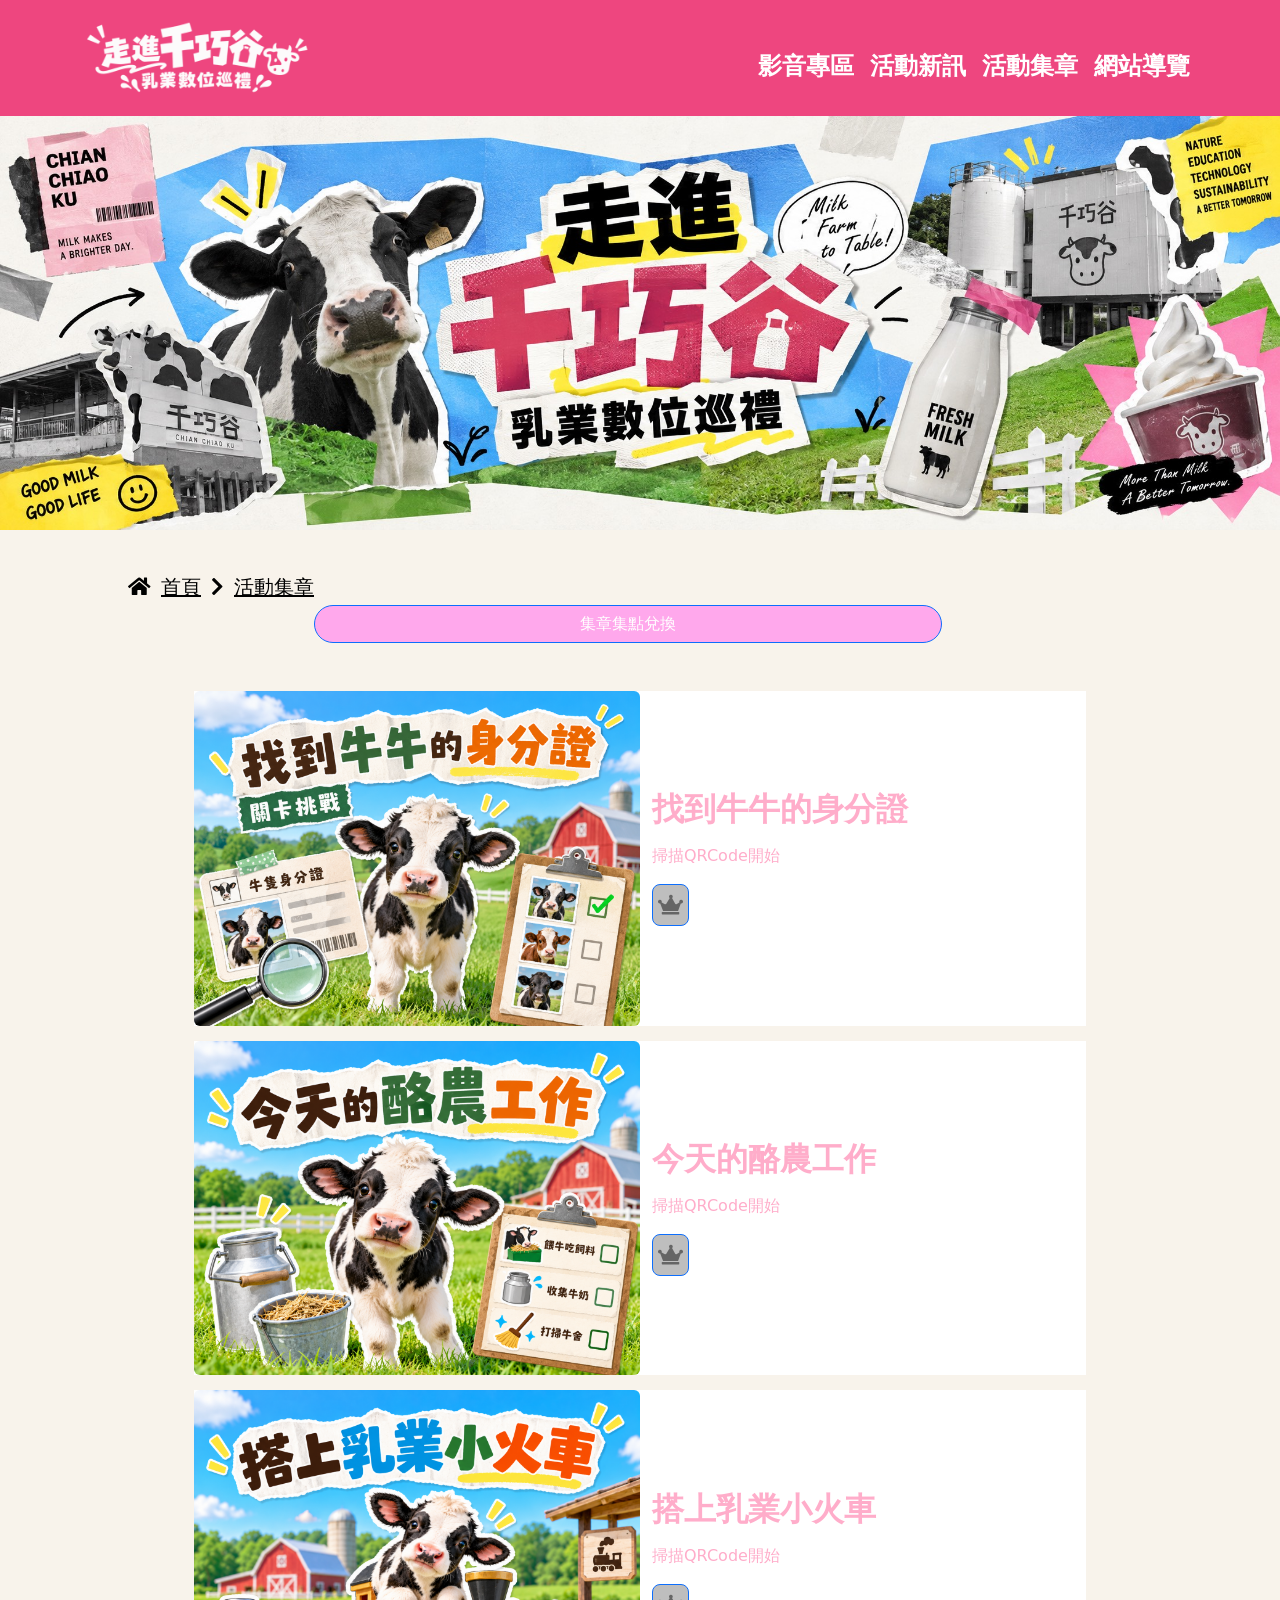
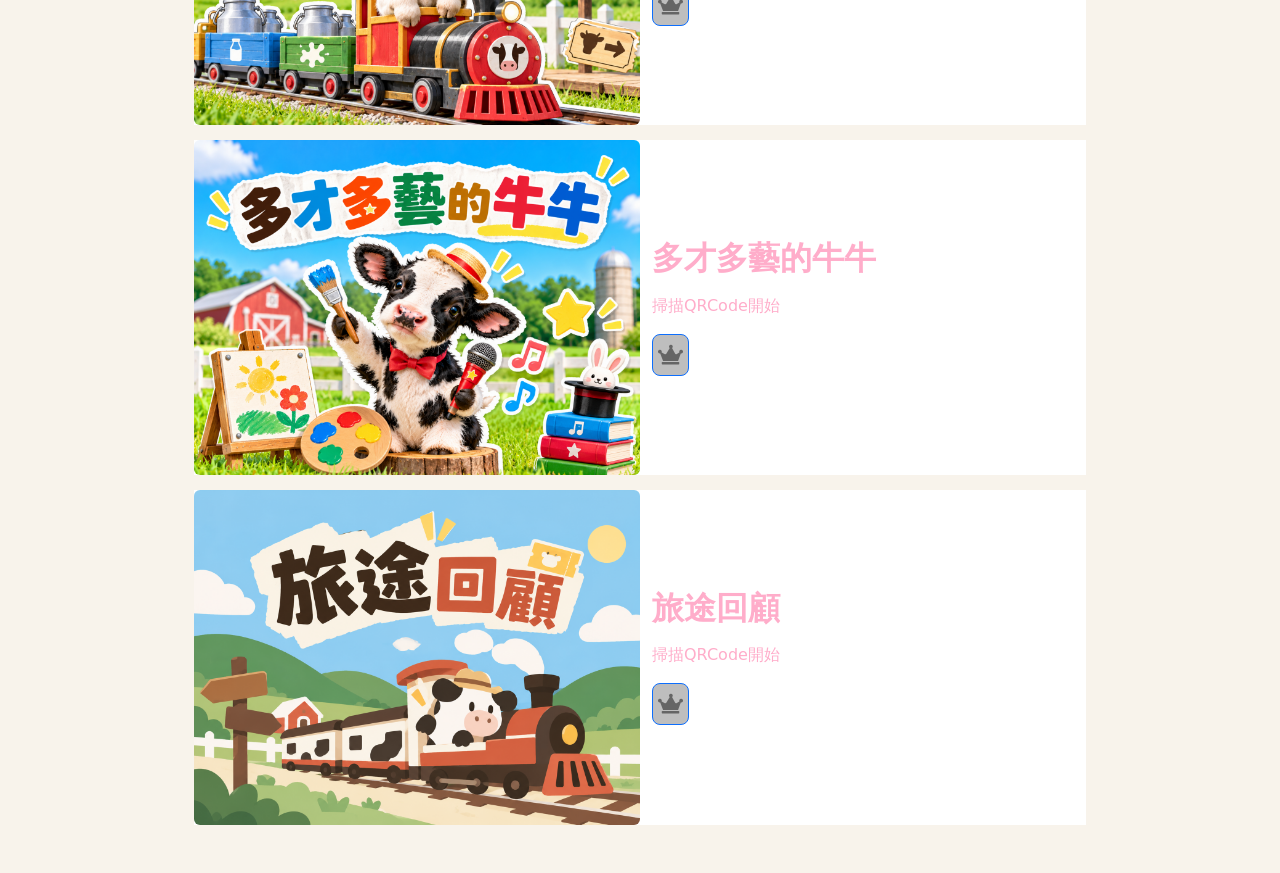
==== commit eb37bdfa: "Add files via upload" ====
--- a/index.html
+++ b/index.html
@@ -4,7 +4,14 @@
 <head>
     <meta charset="utf-8">
     <meta name="viewport" content="width=device-width, initial-scale=1.0, shrink-to-fit=no">
-    <title>cow</title>
+    <title>走進千巧谷活動集章</title>
+    <link rel="icon" type="image/png" sizes="2205x2205" href="assets/img/BB53C16165.png">
+    <link rel="icon" type="image/png" sizes="2205x2205" href="assets/img/BB53C16165.png" media="(prefers-color-scheme: dark)">
+    <link rel="icon" type="image/png" sizes="2205x2205" href="assets/img/BB53C16165.png">
+    <link rel="icon" type="image/png" sizes="2205x2205" href="assets/img/BB53C16165.png" media="(prefers-color-scheme: dark)">
+    <link rel="icon" type="image/png" sizes="2205x2205" href="assets/img/BB53C16165.png">
+    <link rel="icon" type="image/png" sizes="2205x2205" href="assets/img/BB53C16165.png">
+    <link rel="icon" type="image/png" sizes="2205x2205" href="assets/img/BB53C16165.png">
     <link rel="stylesheet" href="assets/bootstrap/css/bootstrap.min.css">
     <link rel="stylesheet" href="https://fonts.googleapis.com/css?family=Alatsi&amp;display=swap">
     <link rel="stylesheet" href="https://fonts.googleapis.com/css?family=Aoboshi+One&amp;display=swap">
@@ -20,49 +27,32 @@
 </head>
 
 <body style="color: rgb(255,255,255);background: rgb(248,243,235);">
-    <nav class="navbar navbar-expand-md py-3" style="background: rgb(238,70,127);width: 99vw;padding: 0;height: auto;border-color: rgb(244,47,47);margin-left: auto;margin-right: auto;">
-        <div class="container"><a class="navbar-brand" href="https://martek720.com.tw/front/discount.html?id=23" style="padding: 0px;margin: 0px;"><img src="assets/img/BB528354-3C4B-4AE4-B248-786873.png" style="margin: auto;width: 100%;height: auto;" width="290" height="94"></a>
-            <div class="collapse navbar-collapse" id="navcol-3">
+    <nav class="navbar navbar-expand-md py-3" style="background: rgb(238,70,127);">
+        <div class="container"><a class="navbar-brand d-flex align-items-center" href="#"><img src="assets/img/BB528354-3C4B-4AE4-B248-786873.png" style="margin: auto;width: 100%;height: auto;" width="290" height="94"></a><button data-bs-toggle="collapse" class="navbar-toggler" data-bs-target="#navcol-2"><span class="visually-hidden">Toggle navigation</span><span class="navbar-toggler-icon"></span></button>
+            <div class="collapse navbar-collapse" id="navcol-2">
                 <ul class="navbar-nav ms-auto">
-                    <li class="nav-item text-end d-xxl-flex justify-content-xxl-end" style="border-right-style:none;position:relative;display:block;font-family:'Aoboshi One', serif;color:#ffffff;margin:3px;margin-left:auto;text-align:right;font-size:21px;font-weight:bold;"><a class="nav-link text-end d-xxl-flex justify-content-xxl-end" href="https://martek720.com.tw/front/video.html?id=23" style="border-right-style:none;font-family:'Aoboshi One', serif;color:#ffffff;margin:3px;margin-left:auto;text-align:right;font-size:21px;font-weight:bold;">影音專區</a></li>
-                    <li class="nav-item text-end d-xxl-flex justify-content-xxl-end" style="border-right-style:none;position:relative;display:block;font-family:'Aoboshi One', serif;color:#ffffff;margin:3px;margin-left:auto;text-align:right;font-size:21px;font-weight:bold;"><a class="nav-link text-end d-xxl-flex justify-content-xxl-end" href="https://martek720.com.tw/front/discount.html?id=23" style="border-right-style:none;font-family:'Aoboshi One', serif;color:#ffffff;margin:3px;margin-left:auto;text-align:right;font-size:21px;font-weight:bold;">活動新訊</a></li>
-                    <li class="nav-item text-end d-xxl-flex justify-content-xxl-end" style="border-right-style:none;position:relative;display:block;font-family:'Aoboshi One', serif;color:#ffffff;margin:3px;margin-left:auto;text-align:right;font-size:21px;font-weight:bold;"><a class="nav-link text-end d-xxl-flex justify-content-xxl-end" href="index.html" style="border-right-style:none;font-family:'Aoboshi One', serif;color:#ffffff;text-align:right;margin:3px;margin-left:auto;font-size:21px;font-weight:bold;">活動集章</a></li>
-                    <li class="nav-item text-end d-xxl-flex justify-content-xxl-end" style="border-right-style: none;position: relative;display: block;font-family: 'Aoboshi One', serif;color: #ffffff;margin: 3px;margin-left: auto;text-align: right;font-size: 21px;font-weight: bold;"><a class="nav-link active text-end d-xxl-flex justify-content-xxl-end" href="https://martek720.com.tw/front/sitemap.html?id=23" style="font-family:'Aoboshi One', serif;border-right-style:none;margin:3px;margin-left:auto;text-align:right;color:#ffffff;font-size:21px;font-weight:bold;">網站導覽</a></li>
+                    <li class="nav-item" style="width: 30%;"><a class="nav-link active fs-4" href="https://martek720.com.tw/front/video.html?id=23" style="color: #ffffff;font-weight: bold;">影音專區</a></li>
+                    <li class="nav-item" style="color: #ffffff;font-weight: bold;width: 30%;"><a class="nav-link fs-4" href="https://martek720.com.tw/front/discount.html?id=23" style="color: #ffffff;font-weight: bold;">活動新訊</a></li>
+                    <li class="nav-item" style="color: #ffffff;font-weight: bold;width: 30%;"><a class="nav-link fs-4" href="index.html" style="color: #ffffff;font-weight: bold;">活動集章</a></li>
+                    <li class="nav-item" style="color: #ffffff;font-weight: bold;width: 30%;"><a class="nav-link fs-4" href="https://martek720.com.tw/front/sitemap.html?id=23" style="color: #ffffff;font-weight: bold;">網站導覽</a></li>
                 </ul>
             </div>
         </div>
     </nav>
-    <div class="col" style="width: 99vw;padding: 0px;margin: 0px;margin-left: auto;margin-right: auto;"><img src="assets/img/all_Image.jpg" width="1493" height="483" style="width: 100%;height: auto;"></div>
+    <div class="col" style="width: 100%;padding: 0px;margin: 0px;margin-left: auto;margin-right: auto;"><img src="assets/img/all_Image.jpg" width="1493" height="483" style="width: 100%;height: auto;"></div>
     <div class="row" style="height: 75px;background: rgba(255,255,255,0);border-color: rgba(255,255,255,0);width: 100vw;">
         <div class="col" style="width:70%;max-width:70%;margin-left:10%;margin-top:41px;background:rgba(255,255,255,0);border-color:rgba(255,255,255,0);"><i class="fas fa-home" style="color:rgb(0,0,0);font-size:20px;margin-right:10px;"></i><span style="width:30%;color:rgb(0,0,0);margin:0;height:30%;"><a href="https://martek720.com.tw/front/index.html?id=23" style="color:rgb(0,0,0);font-family:'Aoboshi One', serif;font-size:20px;">首頁<i class="fas fa-chevron-right" style="color:rgb(0,0,0);font-size:20px;margin-right:10px;margin-left:10px;"></i></a></span><a href="index.html" style="color:rgb(0,0,0);font-family:'Aoboshi One', serif;font-size:20px;">活動集章</a></div>
     </div>
-    <div class="row" style="padding-right: 0;padding-left: 0;width: 100vw;">
-        <div class="col" style="text-align: center;padding: 0;width: 100vw;">
-            <div class="container">
-                <div class="row" style="margin:0px 5%;">
-                    <div class="col col-md-3" style="background: rgba(255,255,255,0);color: rgb(0,0,0);padding: 0;width: 40%;margin: auto;">
-                        <hr style="width:100%;color:rgb(0,0,0);font-weight:bold;">
-                    </div>
-                    <div class="col col-md-3" style="width: 20%;font-weight: bold;height: auto;margin: auto;">
-                        <h3 style="color: rgb(0,0,0);font-weight: bold;text-align: center;">活動集章</h3>
-                    </div>
-                    <div class="col col-md-3" style="background: rgba(255,255,255,0);color: rgb(0,0,0);font-weight: bold;padding: 0;width: 40%;margin: auto;">
-                        <hr style="width:100%;color:rgb(0,0,0);font-weight:bold;text-align:center;border-style:double;">
-                    </div>
-                </div>
-                <div class="row">
-                    <div class="col"><a class="btn btn-primary" role="button" style="width: 50%;border-radius: 143px;background: rgb(255,168,236);" href="CollectSeals.html">集章集點兌換</a></div>
-                </div>
-            </div>
-        </div>
+    <div class="row" style="width: 100vw;">
+        <div class="col" style="text-align: center;"><a class="btn btn-primary" role="button" style="width: 50%;border-radius: 143px;background: rgb(255,168,236);" href="CollectSeals.html">集章集點兌換</a></div>
     </div>
     <div class="container py-4 py-xl-5" style="width: 100vw;">
         <div class="row gy-4 gy-md-0" style="margin-right: 10%;margin-left: 10%;background: #ffffff;color: rgb(255,255,255);border-radius: 0px;">
             <div class="col-md-6 col-xxl-4" style="padding: 0;height: auto;"><img class="rounded img-fluid w-100 fit-cover" style="border-top-right-radius: 0;border-bottom-left-radius: 169;border-top-left-radius: 193px;" src="assets/img/01找到牛牛的身分證.png"></div>
             <div class="col-md-6 d-md-flex align-items-md-center">
                 <div style="max-width:350px;">
-                    <h2 class="text-uppercase fw-bold" style="color:rgb(255,173,202);">打卡</h2>
-                    <p class="my-3" style="color:rgb(255,173,202);">尚未完成活動</p><a class="btn btn-primary btn-lg me-2" role="button" href="#" style="width:auto;padding:5px;background:rgb(190,190,190);"><i class="fas fa-crown" style="color:rgb(101,101,101);"></i></a>
+                    <h2 class="text-uppercase fw-bold" style="color:rgb(255,173,202);">找到牛牛的身分證</h2>
+                    <p class="my-3" style="color:rgb(255,173,202);">掃描QRCode開始</p><a class="btn btn-primary btn-lg me-2" role="button" href="findcow.html" style="width:auto;padding:5px;background:rgb(190,190,190);"><i class="fas fa-crown" style="color:rgb(101,101,101);"></i></a>
                 </div>
             </div>
         </div>
@@ -70,8 +60,8 @@
             <div class="col-md-6 col-xxl-4" style="height: auto;padding: 0;"><img class="rounded img-fluid w-100 fit-cover" style="border-top-right-radius: 0;border-bottom-left-radius: 169;border-top-left-radius: 193px;" src="assets/img/02今天的酪農工作.png"></div>
             <div class="col-md-6 d-md-flex align-items-md-center justify-content-xxl-start">
                 <div style="max-width:350px;">
-                    <h2 class="text-uppercase fw-bold" style="color:rgb(255,173,202);">打卡</h2>
-                    <p class="my-3" style="color:rgb(255,173,202);">尚未完成活動</p><a class="btn btn-primary btn-lg me-2" role="button" href="#" style="width:auto;padding:5px;background:rgb(190,190,190);"><i class="fas fa-crown" style="color:rgb(101,101,101);"></i></a>
+                    <h2 class="text-uppercase fw-bold" style="color:rgb(255,173,202);">今天的酪農工作</h2>
+                    <p class="my-3" style="color:rgb(255,173,202);">掃描QRCode開始</p><a class="btn btn-primary btn-lg me-2" role="button" href="cowwork.html" style="width:auto;padding:5px;background:rgb(190,190,190);"><i class="fas fa-crown" style="color:rgb(101,101,101);"></i></a>
                 </div>
             </div>
         </div>
@@ -79,8 +69,8 @@
             <div class="col-md-6 col-xxl-4" style="height: auto;padding: 0;"><img class="rounded img-fluid w-100 fit-cover" style="border-top-right-radius: 0;border-bottom-left-radius: 169;border-top-left-radius: 193px;" src="assets/img/03搭上乳業小火車.png"></div>
             <div class="col-md-6 d-md-flex align-items-md-center justify-content-xxl-start">
                 <div style="max-width:350px;">
-                    <h2 class="text-uppercase fw-bold" style="color:rgb(255,173,202);">打卡</h2>
-                    <p class="my-3" style="color:rgb(255,173,202);">尚未完成活動</p><a class="btn btn-primary btn-lg me-2" role="button" href="#" style="width:auto;padding:5px;background:rgb(190,190,190);"><i class="fas fa-crown" style="color:rgb(101,101,101);"></i></a>
+                    <h2 class="text-uppercase fw-bold" style="color:rgb(255,173,202);">搭上乳業小火車</h2>
+                    <p class="my-3" style="color:rgb(255,173,202);">掃描QRCode開始</p><a class="btn btn-primary btn-lg me-2" role="button" href="cowfram.html" style="width:auto;padding:5px;background:rgb(190,190,190);"><i class="fas fa-crown" style="color:rgb(101,101,101);"></i></a>
                 </div>
             </div>
         </div>
@@ -88,8 +78,8 @@
             <div class="col-md-6 col-xxl-4" style="padding: 0;"><img class="rounded img-fluid w-100 fit-cover" style="border-top-right-radius: 0;border-bottom-left-radius: 169;border-top-left-radius: 193px;" src="assets/img/04多才多藝牛牛的農場舞台.png"></div>
             <div class="col-md-6 d-md-flex align-items-md-center justify-content-xxl-start">
                 <div style="max-width:350px;">
-                    <h2 class="text-uppercase fw-bold" style="color:rgb(255,173,202);">打卡</h2>
-                    <p class="my-3" style="color:rgb(255,173,202);">尚未完成活動</p><a class="btn btn-primary btn-lg me-2" role="button" href="#" style="width:auto;padding:5px;background:rgb(190,190,190);"><i class="fas fa-crown" style="color:rgb(101,101,101);"></i></a>
+                    <h2 class="text-uppercase fw-bold" style="color:rgb(255,173,202);">多才多藝的牛牛</h2>
+                    <p class="my-3" style="color:rgb(255,173,202);">掃描QRCode開始</p><a class="btn btn-primary btn-lg me-2" role="button" href="cowamz.html" style="width:auto;padding:5px;background:rgb(190,190,190);"><i class="fas fa-crown" style="color:rgb(101,101,101);"></i></a>
                 </div>
             </div>
         </div>
@@ -97,8 +87,8 @@
             <div class="col-md-6 col-xxl-4" style="padding: 0;"><img class="rounded img-fluid w-100 fit-cover" style="border-top-right-radius: 0;border-bottom-left-radius: 169;border-top-left-radius: 193px;" src="assets/img/05旅途回顧：牛仔火車鄉間行.png"></div>
             <div class="col-md-6 d-md-flex align-items-md-center justify-content-xxl-start">
                 <div style="max-width:350px;">
-                    <h2 class="text-uppercase fw-bold" style="color:rgb(255,173,202);">打卡</h2>
-                    <p class="my-3" style="color:rgb(255,173,202);">尚未完成活動</p><a class="btn btn-primary btn-lg me-2" role="button" href="#" style="width:auto;padding:5px;background:rgb(190,190,190);"><i class="fas fa-crown" style="color:rgb(101,101,101);"></i></a>
+                    <h2 class="text-uppercase fw-bold" style="color:rgb(255,173,202);">旅途回顧</h2>
+                    <p class="my-3" style="color:rgb(255,173,202);">掃描QRCode開始</p><a class="btn btn-primary btn-lg me-2" role="button" href="cowreview.html" style="width:auto;padding:5px;background:rgb(190,190,190);"><i class="fas fa-crown" style="color:rgb(101,101,101);"></i></a>
                 </div>
             </div>
         </div>
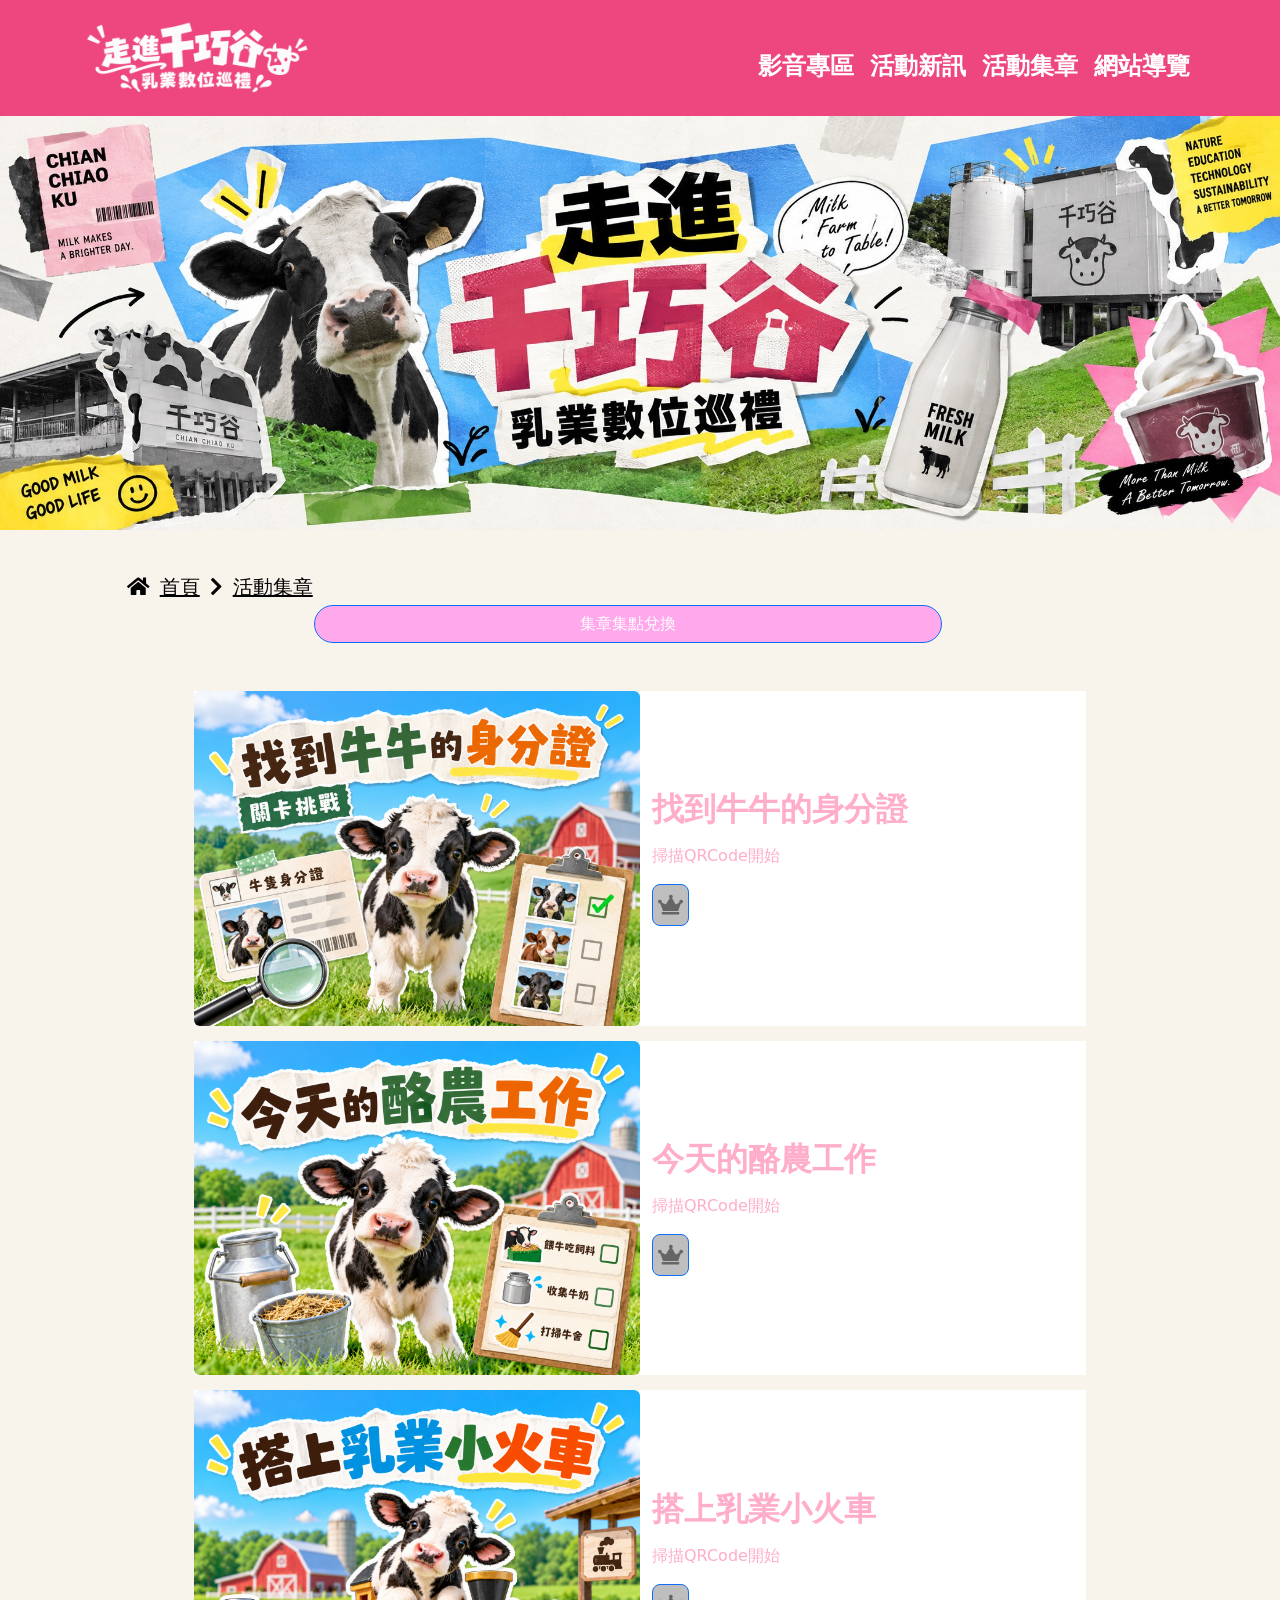
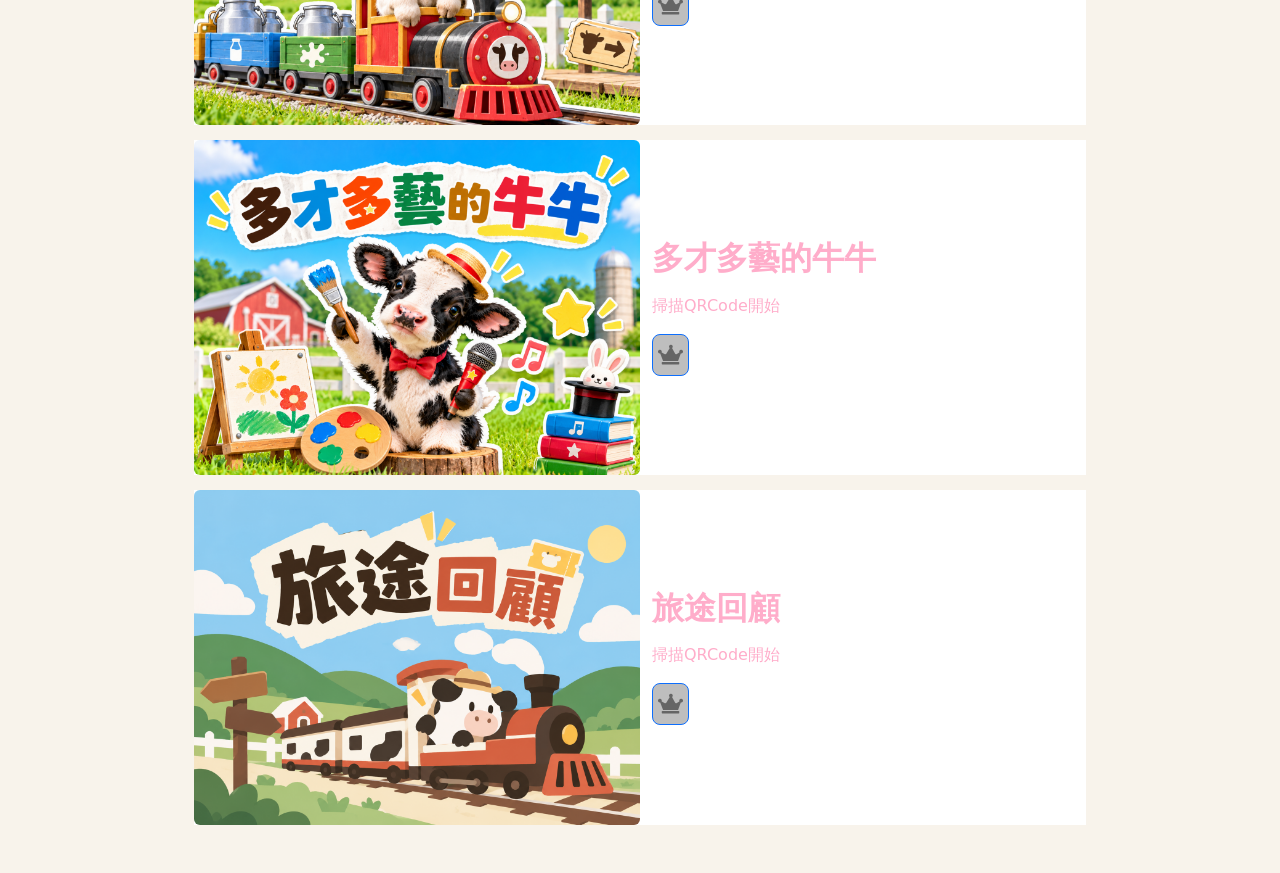
==== commit 70d9ab2e: "Add files via upload" ====
--- a/index.html
+++ b/index.html
@@ -4,7 +4,7 @@
 <head>
     <meta charset="utf-8">
     <meta name="viewport" content="width=device-width, initial-scale=1.0, shrink-to-fit=no">
-    <title>走進千巧谷活動集章</title>
+    <title>走進千巧谷-活動集章</title>
     <link rel="icon" type="image/png" sizes="2205x2205" href="assets/img/BB53C16165.png">
     <link rel="icon" type="image/png" sizes="2205x2205" href="assets/img/BB53C16165.png" media="(prefers-color-scheme: dark)">
     <link rel="icon" type="image/png" sizes="2205x2205" href="assets/img/BB53C16165.png">
@@ -28,7 +28,7 @@
 
 <body style="color: rgb(255,255,255);background: rgb(248,243,235);">
     <nav class="navbar navbar-expand-md py-3" style="background: rgb(238,70,127);">
-        <div class="container"><a class="navbar-brand d-flex align-items-center" href="#"><img src="assets/img/BB528354-3C4B-4AE4-B248-786873.png" style="margin: auto;width: 100%;height: auto;" width="290" height="94"></a><button data-bs-toggle="collapse" class="navbar-toggler" data-bs-target="#navcol-2"><span class="visually-hidden">Toggle navigation</span><span class="navbar-toggler-icon"></span></button>
+        <div class="container"><a class="navbar-brand d-flex align-items-center" href="https://martek720.com.tw/front/index.html"><img src="assets/img/BB528354-3C4B-4AE4-B248-786873.png" style="margin: auto;width: 100%;height: auto;" width="290" height="94"></a><button data-bs-toggle="collapse" class="navbar-toggler" data-bs-target="#navcol-2"><span class="visually-hidden">Toggle navigation</span><span class="navbar-toggler-icon"></span></button>
             <div class="collapse navbar-collapse" id="navcol-2">
                 <ul class="navbar-nav ms-auto">
                     <li class="nav-item" style="width: 30%;"><a class="nav-link active fs-4" href="https://martek720.com.tw/front/video.html?id=23" style="color: #ffffff;font-weight: bold;">影音專區</a></li>
@@ -40,7 +40,7 @@
         </div>
     </nav>
     <div class="col" style="width: 100%;padding: 0px;margin: 0px;margin-left: auto;margin-right: auto;"><img src="assets/img/all_Image.jpg" width="1493" height="483" style="width: 100%;height: auto;"></div>
-    <div class="row" style="height: 75px;background: rgba(255,255,255,0);border-color: rgba(255,255,255,0);width: 100vw;">
+    <div class="row" style="height: 75px;background: rgba(255,255,255,0);border-color: rgba(255,255,255,0);width: 99vw;">
         <div class="col" style="width:70%;max-width:70%;margin-left:10%;margin-top:41px;background:rgba(255,255,255,0);border-color:rgba(255,255,255,0);"><i class="fas fa-home" style="color:rgb(0,0,0);font-size:20px;margin-right:10px;"></i><span style="width:30%;color:rgb(0,0,0);margin:0;height:30%;"><a href="https://martek720.com.tw/front/index.html?id=23" style="color:rgb(0,0,0);font-family:'Aoboshi One', serif;font-size:20px;">首頁<i class="fas fa-chevron-right" style="color:rgb(0,0,0);font-size:20px;margin-right:10px;margin-left:10px;"></i></a></span><a href="index.html" style="color:rgb(0,0,0);font-family:'Aoboshi One', serif;font-size:20px;">活動集章</a></div>
     </div>
     <div class="row" style="width: 100vw;">
